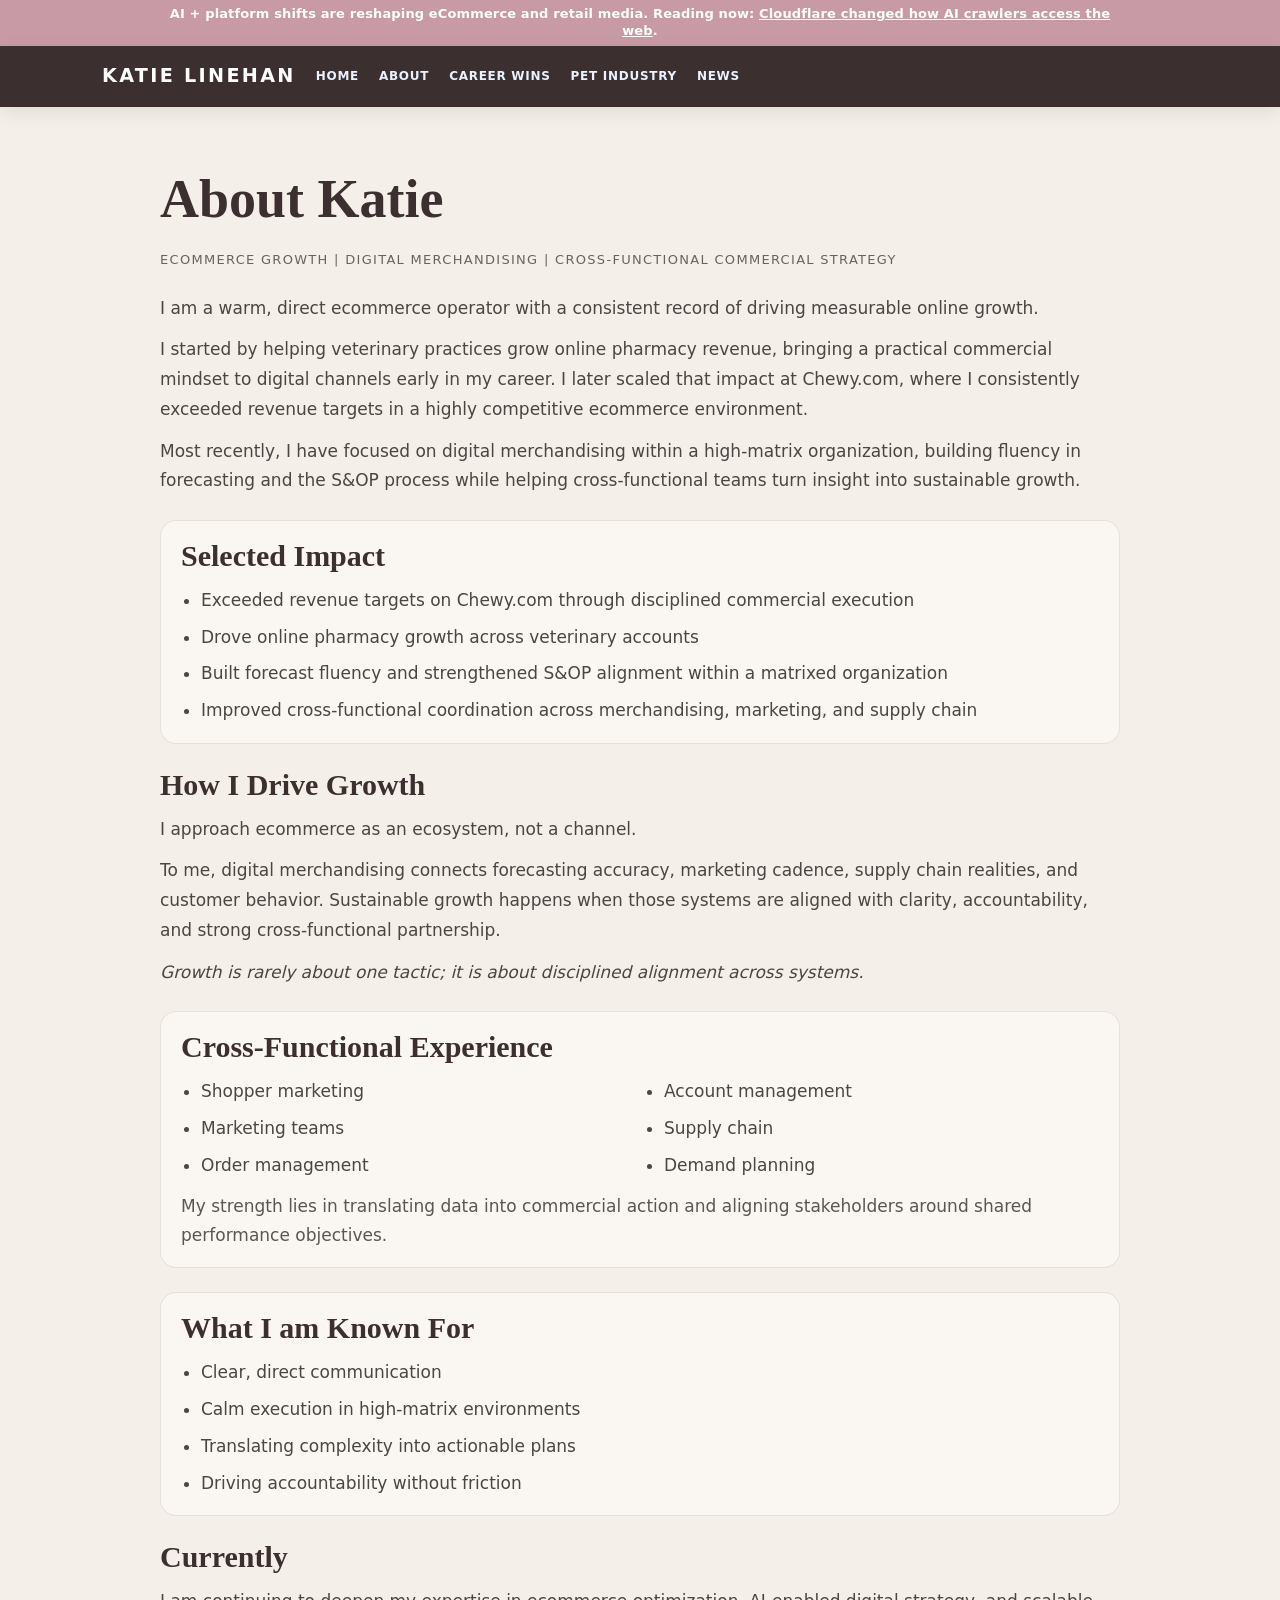
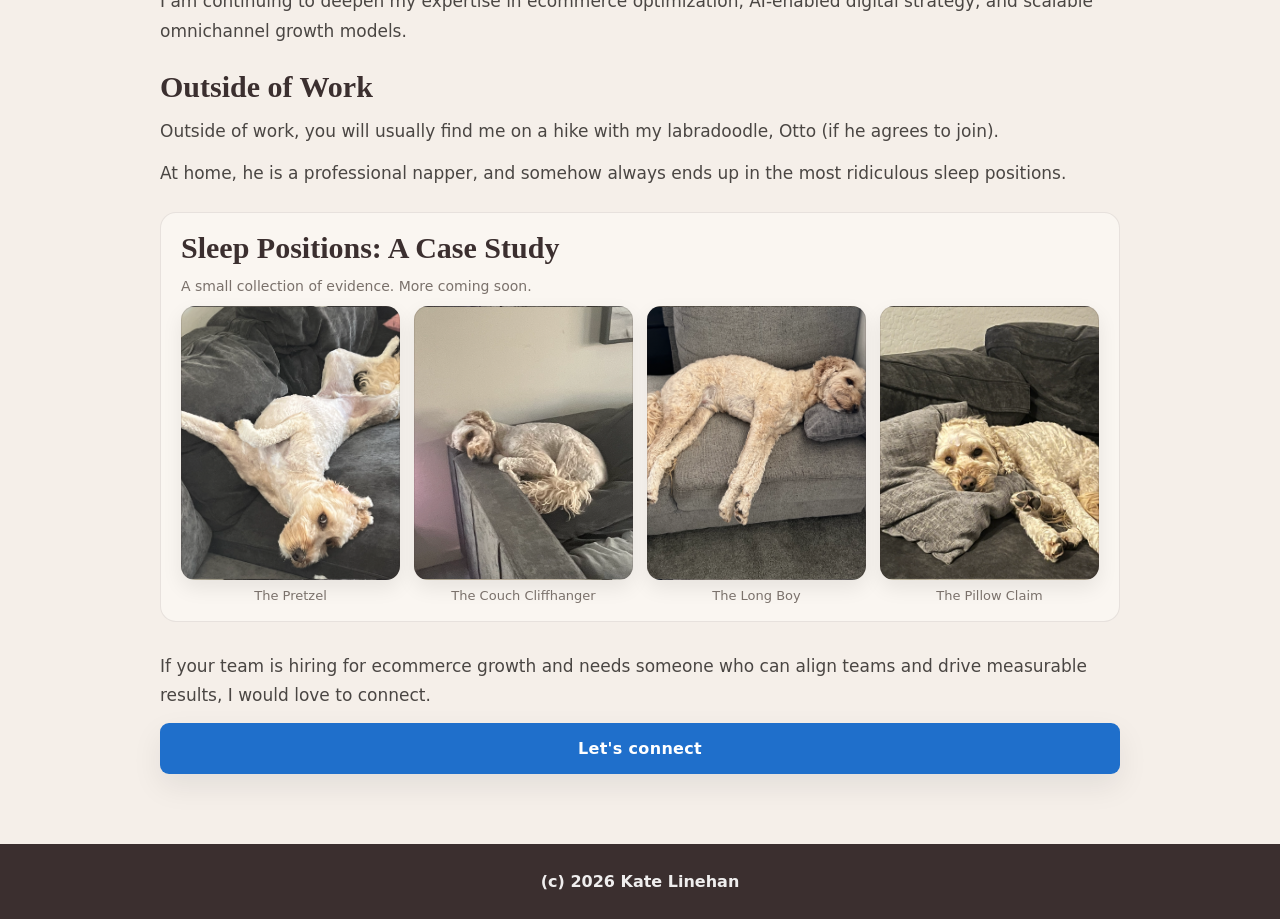
==== about.html @ a0a6b992 "Add new site pages, scripts, and styling updates" ====
<!doctype html>
<html lang="en">
  <head>
    <meta charset="UTF-8" />
    <meta name="viewport" content="width=device-width,initial-scale=1" />
    <title>Katie Linehan | About</title>
    <link rel="icon" type="image/svg+xml" href="./favicon.svg" />
    <link rel="stylesheet" href="./styles.css" />
  </head>
  <body data-page="about">
    <div class="announcement">
      <div class="container announcement__inner">
        <p>
          <span id="announcementIntro"></span>
          <a id="announcementLink" href="#" target="_blank" rel="noreferrer"></a>.
        </p>
      </div>
    </div>

    <header class="nav">
      <div class="container nav__inner">
        <div class="brand">KATIE LINEHAN</div>

        <nav class="nav__links" aria-label="Primary">
          <a href="./index.html#home">HOME</a>
          <a href="./about.html">ABOUT</a>
          <a href="./index.html#wins">CAREER WINS</a>
          <a href="./pet-industry.html">PET INDUSTRY</a>
          <a href="./index.html#news">NEWS</a>
        </nav>

        <button
          class="nav__toggle"
          type="button"
          aria-label="Toggle navigation menu"
          aria-controls="mobileNavMenu"
          aria-expanded="false"
        >
          <span class="nav__toggleLines" aria-hidden="true">
            <span></span>
            <span></span>
            <span></span>
          </span>
        </button>
      </div>
      <nav id="mobileNavMenu" class="mobileNavMenu" aria-label="Mobile Primary">
        <a href="./index.html#home">Home</a>
        <a href="./about.html">About</a>
        <a href="./index.html#wins">Career Wins</a>
        <a href="./pet-industry.html">Pet Industry</a>
        <a href="./index.html#news">News</a>
        <a href="./index.html#contact">Contact</a>
      </nav>
    </header>

    <main class="section aboutPage" id="about">
      <div class="container">
        <section class="aboutPage__content">
          <h1 id="aboutTitle" class="aboutPage__title"></h1>
          <p id="aboutSubhead" class="aboutPage__subhead"></p>

          <div id="aboutIntro" class="aboutTextBlock"></div>

          <section class="aboutPanel">
            <h2 id="aboutImpactTitle" class="aboutPanel__title"></h2>
            <ul id="aboutImpactList" class="aboutList"></ul>
          </section>

          <section class="aboutTextBlock">
            <h2 id="aboutGrowthTitle" class="aboutPanel__title"></h2>
            <div id="aboutGrowthParagraphs" class="aboutTextBlock"></div>
            <p id="aboutGrowthQuote" class="aboutPhilosophy"></p>
          </section>

          <section class="aboutPanel">
            <h2 id="aboutCrossFunctionalTitle" class="aboutPanel__title"></h2>
            <ul id="aboutCrossFunctionalList" class="aboutList aboutList--twoCol"></ul>
            <p id="aboutCrossFunctionalSupport" class="aboutSupportLine"></p>
          </section>

          <section class="aboutPanel">
            <h2 id="aboutKnownForTitle" class="aboutPanel__title"></h2>
            <ul id="aboutKnownForList" class="aboutList"></ul>
          </section>

          <section class="aboutTextBlock">
            <h2 id="aboutCurrentlyTitle" class="aboutPanel__title"></h2>
            <p id="aboutCurrentlyText"></p>
          </section>

          <section class="aboutTextBlock">
            <h2 id="aboutOutsideTitle" class="aboutPanel__title"></h2>
            <div id="aboutOutsideParagraphs" class="aboutTextBlock"></div>
          </section>

          <section class="aboutPanel">
            <h2 id="aboutGalleryTitle" class="aboutPanel__title"></h2>
            <p id="aboutGalleryNote" class="aboutGalleryNote"></p>
            <div id="aboutGalleryGrid" class="aboutPhotoGrid"></div>
          </section>

          <section class="aboutTextBlock aboutCtaBlock">
            <p id="aboutCtaText"></p>
            <a id="aboutCtaLink" class="btn btn--primary" href="./index.html#contact"></a>
          </section>
        </section>
      </div>
    </main>

    <footer class="footer">
      <div class="container footer__inner">
        <span>(c) <span id="year"></span> <span id="footerName">Katie Linehan</span></span>
      </div>
    </footer>

    <script src="./content.js"></script>
    <script src="./platform.js"></script>
  </body>
</html>
---- styles.css ----
:root {
  --blue: #1f6fcb;
  --yellow: #f4cf4a;
  --ink: #4a4643;
  --muted: #4b5563;
  --bg: #f5efe9;
  --card: #ffffff;
  --radius: 18px;
  --shadow: 0 12px 30px rgba(17, 24, 39, 0.08);
  --max: 1120px;

  --serif: ui-serif, Georgia, "Times New Roman", Times, serif;
  --sans: ui-sans-serif, system-ui, -apple-system, Segoe UI, Roboto, Helvetica,
    Arial, "Apple Color Emoji", "Segoe UI Emoji";
}

* { box-sizing: border-box; }
html, body { margin: 0; padding: 0; font-family: var(--sans); color: var(--ink); background: var(--bg); }
a { color: inherit; text-decoration: none; }
.container { width: 100%; max-width: var(--max); margin: 0 auto; padding: 0 22px; }

/* Announcement */
.announcement { background: #c79aa5; color: #ffffff; }
.announcement__inner {
  min-height: 34px;
  padding: 6px 0;
  display: flex;
  align-items: center;
  justify-content: center;
}
.announcement p {
  margin: 0;
  font-weight: 600;
  letter-spacing: 0.01em;
  text-align: center;
  line-height: 1.3;
  font-size: 13px;
  max-width: 980px;
}
.announcement a { color: #ffffff; text-decoration: underline; }

/* Nav */
.nav {
  background: #3b2f2f;
  position: sticky;
  top: 0;
  z-index: 50;
  border-bottom: 1px solid rgba(0,0,0,0.06);
  box-shadow: 0 6px 18px rgba(0,0,0,0.08);
}
.nav__inner {
  display: flex;
  align-items: center;
  min-height: 60px;
  gap: 20px;
}

.brand {
  font-weight: 900;
  color: #ffffff;
  font-size: clamp(16px, 1.5vw, 20px);
  letter-spacing: 0.12em;
  text-transform: uppercase;
  opacity: 1;
  line-height: 1;
}

.nav__links {
  display: flex;
  gap: 20px;
  align-items: center;
}

.nav__links a {
  color: #eaf2ff;
  font-weight: 680;
  letter-spacing: 0.06em;
  text-transform: uppercase;
  font-size: 12px;
}

.nav__toggle {
  display: none;
  margin-left: auto;
  width: 38px;
  height: 38px;
  border-radius: 10px;
  border: 1px solid rgba(255,255,255,0.25);
  background: rgba(255,255,255,0.08);
  align-items: center;
  justify-content: center;
  cursor: pointer;
}
.nav__toggleLines {
  width: 16px;
  display: grid;
  gap: 3px;
}
.nav__toggleLines span {
  display: block;
  width: 100%;
  height: 2px;
  border-radius: 2px;
  background: #ffffff;
}
.mobileNavMenu {
  display: none;
}

/* Hero */
.hero {
  background: var(--bg);
  padding: 54px 0 40px;
}

.hero__inner {
  display: grid;
  grid-template-columns: 1.12fr 0.88fr;
  gap: 34px;
  align-items: center;
}

.hero__headline {
  font-family: var(--serif);
  color: #3a2f2a;
  font-weight: 800;
  line-height: 1.02;
  font-size: clamp(34px, 4.2vw, 56px);
  margin: 0 0 12px;
}

.hero__name {
  margin: 0 0 10px;
  font-size: 12px;
  letter-spacing: 0.11em;
  text-transform: uppercase;
  font-weight: 800;
  color: #7a706a;
}

.hero__subhead {
  margin: 0 0 14px;
  max-width: 700px;
  font-weight: 620;
  letter-spacing: 0.01em;
  text-transform: none;
  line-height: 1.7;
  color: var(--ink);
  font-size: 19px;
}

.hero__meta { margin-top: 0; }
.hero__metaLine {
  margin: 0 0 24px;
  color: #5e5752;
  font-weight: 600;
  font-size: 15px;
  line-height: 1.6;
  max-width: 690px;
}

.hero__buttons { display: flex; gap: 14px; flex-wrap: wrap; }
.btn {
  display: inline-flex;
  align-items: center;
  justify-content: center;
  padding: 14px 22px;
  border-radius: 9px;
  font-weight: 850;
  letter-spacing: 0.02em;
  border: 2px solid transparent;
  cursor: pointer;
}

.btn--primary { background: var(--blue); color: #fff; box-shadow: var(--shadow); }
.btn--ghost {
  background: transparent;
  border-color: rgba(181, 140, 149, 0.8);
  color: #b58c95;
  font-weight: 900;
}
.btn--interview {
  background: #3b2f2f;
  color: #ffffff;
  border-color: #3b2f2f;
  font-weight: 900;
  box-shadow: 0 8px 18px rgba(59, 47, 47, 0.22);
}
.btn--interview:hover {
  background: #322828;
  border-color: #322828;
}
.btn--ghost:hover {
  background: rgba(181, 140, 149, 0.12);
  border-color: #b58c95;
}
.contactActions {
  display: flex;
  flex-wrap: wrap;
  gap: 12px;
  align-items: center;
}
.contactLinkedIn {
  color: #3b2f2f;
  border: 1px solid rgba(59, 47, 47, 0.24);
  border-radius: 9px;
  padding: 11px 14px;
  background: #fffdfb;
  font-weight: 700;
  text-decoration: none;
  line-height: 1;
}
.contactLinkedIn:hover {
  background: #f4ece4;
}

/* Photo (right side) */
.hero__media { display: flex; justify-content: center; }
.photoFrame {
  position: relative;
  width: min(420px, 100%);
  aspect-ratio: 4 / 5;
  border-radius: 22px;
  overflow: hidden;
  box-shadow: var(--shadow);
  background: var(--bg);
  isolation: isolate;
}
.photo {
  width: 100%;
  height: 100%;
  object-fit: cover;
  display: block;
  mix-blend-mode: multiply;
}

/* Sections */
.section { padding: 74px 0; }
.section--alt { background: #ffffff; }
.section__inner { display: grid; gap: 18px; }
.section__title {
  font-family: var(--serif);
  color: #3b2f2f;
  margin: 0;
  font-size: clamp(30px, 3.4vw, 40px);
  line-height: 1.1;
}
.section__subtitle {
  margin: 18px 0 10px;
  color: var(--ink);
  font-weight: 900;
  letter-spacing: 0.02em;
}
.section__lede { margin: 0; color: var(--muted); max-width: 840px; line-height: 1.7; font-size: 17px; }

/* Cards */
.cards { display: grid; grid-template-columns: repeat(3, 1fr); gap: 16px; margin-top: 12px; }
.card {
  background: var(--card);
  border-radius: var(--radius);
  padding: 18px 18px 16px;
  box-shadow: var(--shadow);
  border: 1px solid rgba(17, 24, 39, 0.06);
}
.card h3 { margin: 0 0 10px; color: var(--ink); font-weight: 900; }
.card ul { margin: 0; padding-left: 18px; color: var(--muted); line-height: 1.7; }
.card li { margin: 6px 0; }

.aboutSummary {
  max-width: 900px;
  display: grid;
  gap: 12px;
}

.aboutSummary p {
  margin: 0;
  color: var(--muted);
  font-size: 17px;
  line-height: 1.75;
}

.selectedWorkGrid {
  display: grid;
  grid-template-columns: repeat(3, minmax(0, 1fr));
  gap: 16px;
}

.selectedWorkCard {
  background: #fffdfb;
  border-radius: var(--radius);
  padding: 22px 20px;
  border: 1px solid rgba(59, 47, 47, 0.1);
  box-shadow: var(--shadow);
  display: grid;
  gap: 12px;
}

.selectedWorkCard h3 {
  margin: 0;
  color: #3b2f2f;
  font-size: 20px;
  line-height: 1.3;
  font-family: var(--serif);
}

.selectedWorkCard p {
  margin: 0;
  color: var(--muted);
  line-height: 1.7;
}

.selectedWorkCard__support {
  color: #4f4742;
  font-weight: 700;
  font-size: 14px;
}

/* Wins */
#wins.section--alt { background: var(--bg); }
.wins { display: grid; grid-template-columns: repeat(3, 1fr); gap: 16px; margin-top: 12px; }
.win {
  background: var(--card);
  border-radius: var(--radius);
  padding: 18px 18px 16px;
  box-shadow: var(--shadow);
  border: 1px solid rgba(17, 24, 39, 0.06);
  height: 100%;
  display: flex;
  flex-direction: column;
}
.win__metric {
  font-family: var(--serif);
  color: #3b2f2f;
  font-weight: 950;
  font-size: clamp(34px, 3vw, 42px);
  line-height: 1;
  margin-bottom: 10px;
}
.win__text { color: var(--muted); line-height: 1.7; font-weight: 650; }

.impactHighlights {
  max-width: 900px;
}

.impactHighlights li {
  margin: 8px 0;
}

.growthFrameworkList {
  margin: 4px 0 0;
  max-width: 900px;
  color: var(--muted);
  line-height: 1.7;
  padding-left: 22px;
}

.growthFrameworkList li {
  margin: 10px 0;
}

.growthFrameworkList p {
  margin: 4px 0 0;
}

.skillsToolsGrid {
  display: grid;
  grid-template-columns: repeat(3, minmax(0, 1fr));
  gap: 16px;
}

.skillsGroup {
  background: #fffdfb;
  border: 1px solid rgba(59, 47, 47, 0.1);
  border-radius: 14px;
  padding: 18px;
}

.skillsGroup h3 {
  margin: 0 0 10px;
  color: #3b2f2f;
  font-family: var(--serif);
  font-size: 22px;
}

.skillsGroup ul {
  margin: 0;
  padding-left: 18px;
  color: var(--muted);
  line-height: 1.75;
}

.skillsGroup li {
  margin: 4px 0;
}

/* Chips */
.hobbies__hook {
  margin: 0;
  color: var(--muted);
  font-size: 16px;
  line-height: 1.6;
}
.chips {
  display: flex;
  flex-wrap: wrap;
  row-gap: 10px;
  column-gap: 10px;
  margin-top: 6px;
}
.chip {
  appearance: none;
  -webkit-appearance: none;
  display: inline-flex;
  align-items: center;
  padding: 10px 12px;
  border-radius: 999px;
  background: #f8f2ec;
  border: 1px solid rgba(181, 140, 149, 0.45);
  color: #3b2f2f;
  font-weight: 750;
  max-width: 100%;
  line-height: 1.35;
  cursor: pointer;
  transition: background-color 220ms ease, transform 220ms ease, border-color 220ms ease, color 220ms ease;
}
.chip:hover {
  background: #f1e6e9;
  border-color: #b58c95;
  transform: translateY(-1px);
}
.chip:active {
  background: #e9dadd;
  transform: translateY(0);
}
.chip.active {
  background: #b58c95;
  border-color: #b58c95;
  color: #ffffff;
}
.hobbyDescription {
  margin: 8px 0 0;
  color: #3b2f2f;
  background: #f1e6e9;
  border: 1px solid rgba(181, 140, 149, 0.45);
  border-radius: 12px;
  padding: 12px 14px;
  line-height: 1.6;
  max-width: 760px;
}

/* About page */
.aboutPage {
  background: var(--bg);
  padding: 64px 0 70px;
}
.aboutPage__content {
  max-width: 960px;
  margin: 0 auto;
  display: grid;
  gap: 24px;
}
.aboutPage__title {
  margin: 0;
  color: #3b2f2f;
  font-family: var(--serif);
  font-size: clamp(40px, 5vw, 54px);
  line-height: 1.05;
}
.aboutPage__subhead {
  margin: 0;
  color: #6b625d;
  font-size: 13px;
  letter-spacing: 0.1em;
  text-transform: uppercase;
  line-height: 1.4;
}
.aboutTextBlock {
  display: grid;
  gap: 12px;
}
.aboutTextBlock p {
  margin: 0;
  color: #4a4643;
  font-size: 17px;
  line-height: 1.75;
}
.aboutPanel {
  background: #faf6f1;
  border: 1px solid rgba(59, 47, 47, 0.1);
  border-radius: 16px;
  padding: 18px 20px;
  display: grid;
  gap: 12px;
}
.aboutPanel__title {
  margin: 0;
  color: #3b2f2f;
  font-size: clamp(24px, 3vw, 30px);
  line-height: 1.15;
  font-family: var(--serif);
}
.aboutList {
  margin: 0;
  padding-left: 20px;
  display: grid;
  gap: 8px;
  color: #4a4643;
  font-size: 17px;
  line-height: 1.7;
}
.aboutList--twoCol {
  grid-template-columns: repeat(2, minmax(0, 1fr));
  column-gap: 28px;
}
.aboutSupportLine {
  margin: 0;
  color: #5b5652;
  font-size: 17px;
  line-height: 1.7;
}
.aboutPhilosophy {
  color: #3b2f2f;
}
.aboutGalleryNote {
  margin: 0;
  color: #7a716b;
  font-size: 14px;
}
.aboutPhotoGrid {
  display: grid;
  grid-template-columns: repeat(4, minmax(0, 1fr));
  gap: 14px;
}
.aboutPhotoCard {
  margin: 0;
  display: grid;
  gap: 8px;
}
.aboutPhotoImage {
  aspect-ratio: 4 / 5;
  border-radius: 14px;
  overflow: hidden;
  border: 1px solid rgba(59, 47, 47, 0.12);
  box-shadow: 0 8px 20px rgba(0,0,0,0.08);
  background-color: #f2e9df;
  background-position: center;
  background-size: cover;
  display: flex;
  align-items: center;
  justify-content: center;
}
.aboutPhotoImage--1 { background-image: url("./doodle1.png"); }
.aboutPhotoImage--2 { background-image: url("./doodle%202.png"); }
.aboutPhotoImage--3 { background-image: url("./doodle%203.png"); }
.aboutPhotoImage--4 { background-image: url("./doodle%204.png"); }
.aboutPhotoImage span {
  color: #6f6661;
  font-size: 13px;
  background: rgba(245, 239, 233, 0.9);
  border: 1px solid rgba(59, 47, 47, 0.16);
  border-radius: 999px;
  padding: 5px 10px;
}
.aboutPhotoCard figcaption {
  color: #7a716b;
  font-size: 13px;
  text-align: center;
}
.aboutCtaBlock {
  padding-top: 6px;
}

/* News link cards */
.linkCards { display: grid; grid-template-columns: repeat(2, 1fr); gap: 14px; margin-top: 12px; }
.linkCard {
  background: var(--card);
  border-radius: var(--radius);
  padding: 18px;
  box-shadow: var(--shadow);
  border: 1px solid rgba(17, 24, 39, 0.06);
  display: grid;
  gap: 8px;
}
.linkCard__kicker { color: var(--muted); font-weight: 800; letter-spacing: 0.08em; text-transform: uppercase; font-size: 12px; }
.linkCard__title { color: var(--ink); font-weight: 950; font-size: 16px; line-height: 1.3; }
.linkCard__summary { color: var(--muted); line-height: 1.6; font-size: 14px; }
.linkCard__cta { color: var(--blue); font-weight: 900; }

/* Pet history */
.bullets { margin: 0; padding-left: 18px; color: var(--muted); line-height: 1.8; }
.petHistory { margin-top: 8px; }

/* Platform admin */
.adminPage {
  background: var(--bg);
  min-height: calc(100vh - 180px);
}
.adminPage__inner {
  gap: 14px;
}
.adminActions {
  display: flex;
  flex-wrap: wrap;
  gap: 10px;
  align-items: center;
}
.adminImportLabel {
  display: inline-flex;
  align-items: center;
  justify-content: center;
  padding: 12px 16px;
  border-radius: 12px;
  border: 2px solid rgba(181, 140, 149, 0.8);
  color: #b58c95;
  font-weight: 900;
  line-height: 1;
  cursor: pointer;
  background: transparent;
}
.adminImportLabel:hover {
  background: rgba(181, 140, 149, 0.12);
  border-color: #b58c95;
}
.adminImportInput {
  position: absolute;
  width: 1px;
  height: 1px;
  overflow: hidden;
  clip-path: inset(50%);
}
.adminStatus {
  margin: 0;
  padding: 10px 12px;
  border-radius: 10px;
  border: 1px solid rgba(59, 47, 47, 0.16);
  color: #3b2f2f;
  background: #fff5e7;
  font-weight: 650;
}
.adminStatus--success {
  background: #ebf7ef;
  border-color: rgba(34, 135, 67, 0.38);
  color: #1f5f34;
}
.adminStatus--error {
  background: #fdeeee;
  border-color: rgba(179, 39, 39, 0.35);
  color: #7a2525;
}
.adminStatus--info {
  background: #fff5e7;
  border-color: rgba(59, 47, 47, 0.16);
  color: #3b2f2f;
}
.adminEditorLabel {
  font-weight: 800;
  color: #3b2f2f;
}
.adminEditor {
  width: 100%;
  min-height: 560px;
  resize: vertical;
  border-radius: 14px;
  border: 1px solid rgba(59, 47, 47, 0.24);
  padding: 14px;
  background: #fffdfb;
  color: #2f2a26;
  font-family: ui-monospace, SFMono-Regular, Menlo, Monaco, Consolas, "Liberation Mono", monospace;
  font-size: 13px;
  line-height: 1.5;
}

/* Post builder */
.postBuilderPage {
  background: var(--bg);
}
.postBuilderGrid {
  display: grid;
  grid-template-columns: 1.05fr 0.95fr;
  gap: 16px;
  align-items: start;
}
.builderCard {
  background: #fffdfb;
  border: 1px solid rgba(59, 47, 47, 0.14);
  border-radius: 16px;
  padding: 16px;
  display: grid;
  gap: 12px;
  box-shadow: var(--shadow);
}
.builderCard__title {
  margin: 0;
  color: #3b2f2f;
  font-family: var(--serif);
  font-size: 28px;
  line-height: 1.15;
}
.builderField {
  display: grid;
  gap: 6px;
}
.builderField label {
  font-size: 13px;
  font-weight: 800;
  color: #3b2f2f;
  letter-spacing: 0.03em;
  text-transform: uppercase;
}
.builderField input,
.builderField textarea {
  width: 100%;
  border-radius: 10px;
  border: 1px solid rgba(59, 47, 47, 0.24);
  padding: 10px 12px;
  background: #ffffff;
  color: #2f2a26;
  font-size: 15px;
  line-height: 1.45;
  font-family: var(--sans);
}
.builderField textarea {
  resize: vertical;
}
.builderActions {
  display: flex;
  flex-wrap: wrap;
  gap: 10px;
}
.builderOutput {
  width: 100%;
  min-height: 620px;
  border-radius: 12px;
  border: 1px solid rgba(59, 47, 47, 0.24);
  padding: 12px;
  background: #fffdfb;
  color: #2f2a26;
  font-size: 14px;
  line-height: 1.55;
  font-family: ui-monospace, SFMono-Regular, Menlo, Monaco, Consolas, "Liberation Mono", monospace;
  resize: vertical;
  white-space: pre;
}

/* Footer */
.footer { padding: 28px 0; background: #3b2f2f; color: rgba(255,255,255,0.92); }
.footer__inner { display: flex; justify-content: center; font-weight: 650; }

/* Responsive */
@media (max-width: 980px) {
  .announcement__inner { min-height: 34px; padding: 5px 0; }
  .announcement p {
    font-size: 12px;
    line-height: 1.25;
    max-width: 92%;
  }
  .nav__inner {
    min-height: 54px;
    justify-content: space-between;
    gap: 12px;
  }
  .brand {
    font-size: clamp(14px, 4.2vw, 17px);
    letter-spacing: 0.1em;
    color: #ffffff;
  }
  .nav__links { display: none; }
  .nav__toggle { display: inline-flex; }
  .mobileNavMenu {
    display: block;
    position: absolute;
    top: calc(100% + 8px);
    right: 14px;
    width: min(320px, calc(100vw - 28px));
    background: #f5efe9;
    border: 1px solid rgba(59, 47, 47, 0.14);
    border-radius: 12px;
    box-shadow: 0 12px 26px rgba(0, 0, 0, 0.14);
    padding: 8px;
    opacity: 0;
    transform: translateY(-8px);
    visibility: hidden;
    pointer-events: none;
    transition: opacity 240ms ease, transform 240ms ease, visibility 240ms ease;
    z-index: 65;
  }
  .mobileNavMenu.is-open {
    opacity: 1;
    transform: translateY(0);
    visibility: visible;
    pointer-events: auto;
  }
  .mobileNavMenu a {
    display: block;
    padding: 10px 12px;
    border-radius: 9px;
    font-size: 14px;
    font-weight: 680;
    color: #3b2f2f;
    line-height: 1.35;
  }
  .mobileNavMenu a:hover,
  .mobileNavMenu a:focus-visible {
    background: #b58c95;
    color: #ffffff;
    outline: none;
  }
  .aboutPage {
    padding: 48px 0 56px;
  }
  .aboutPage__content {
    gap: 20px;
  }
  .aboutTextBlock p,
  .aboutList,
  .aboutSupportLine {
    font-size: 16px;
  }
  .aboutList--twoCol {
    grid-template-columns: 1fr;
  }
  .aboutPhotoGrid {
    grid-template-columns: repeat(2, minmax(0, 1fr));
  }
  .adminEditor {
    min-height: 480px;
  }
  .postBuilderGrid {
    grid-template-columns: 1fr;
  }
  .builderOutput {
    min-height: 420px;
  }
  .hero__inner { grid-template-columns: 1fr; }
  .hero__media { order: -1; }
  .cards { grid-template-columns: 1fr; }
  .wins { grid-template-columns: 1fr; }
  .selectedWorkGrid { grid-template-columns: 1fr; }
  .skillsToolsGrid { grid-template-columns: 1fr; }
  .linkCards { grid-template-columns: 1fr; }
}
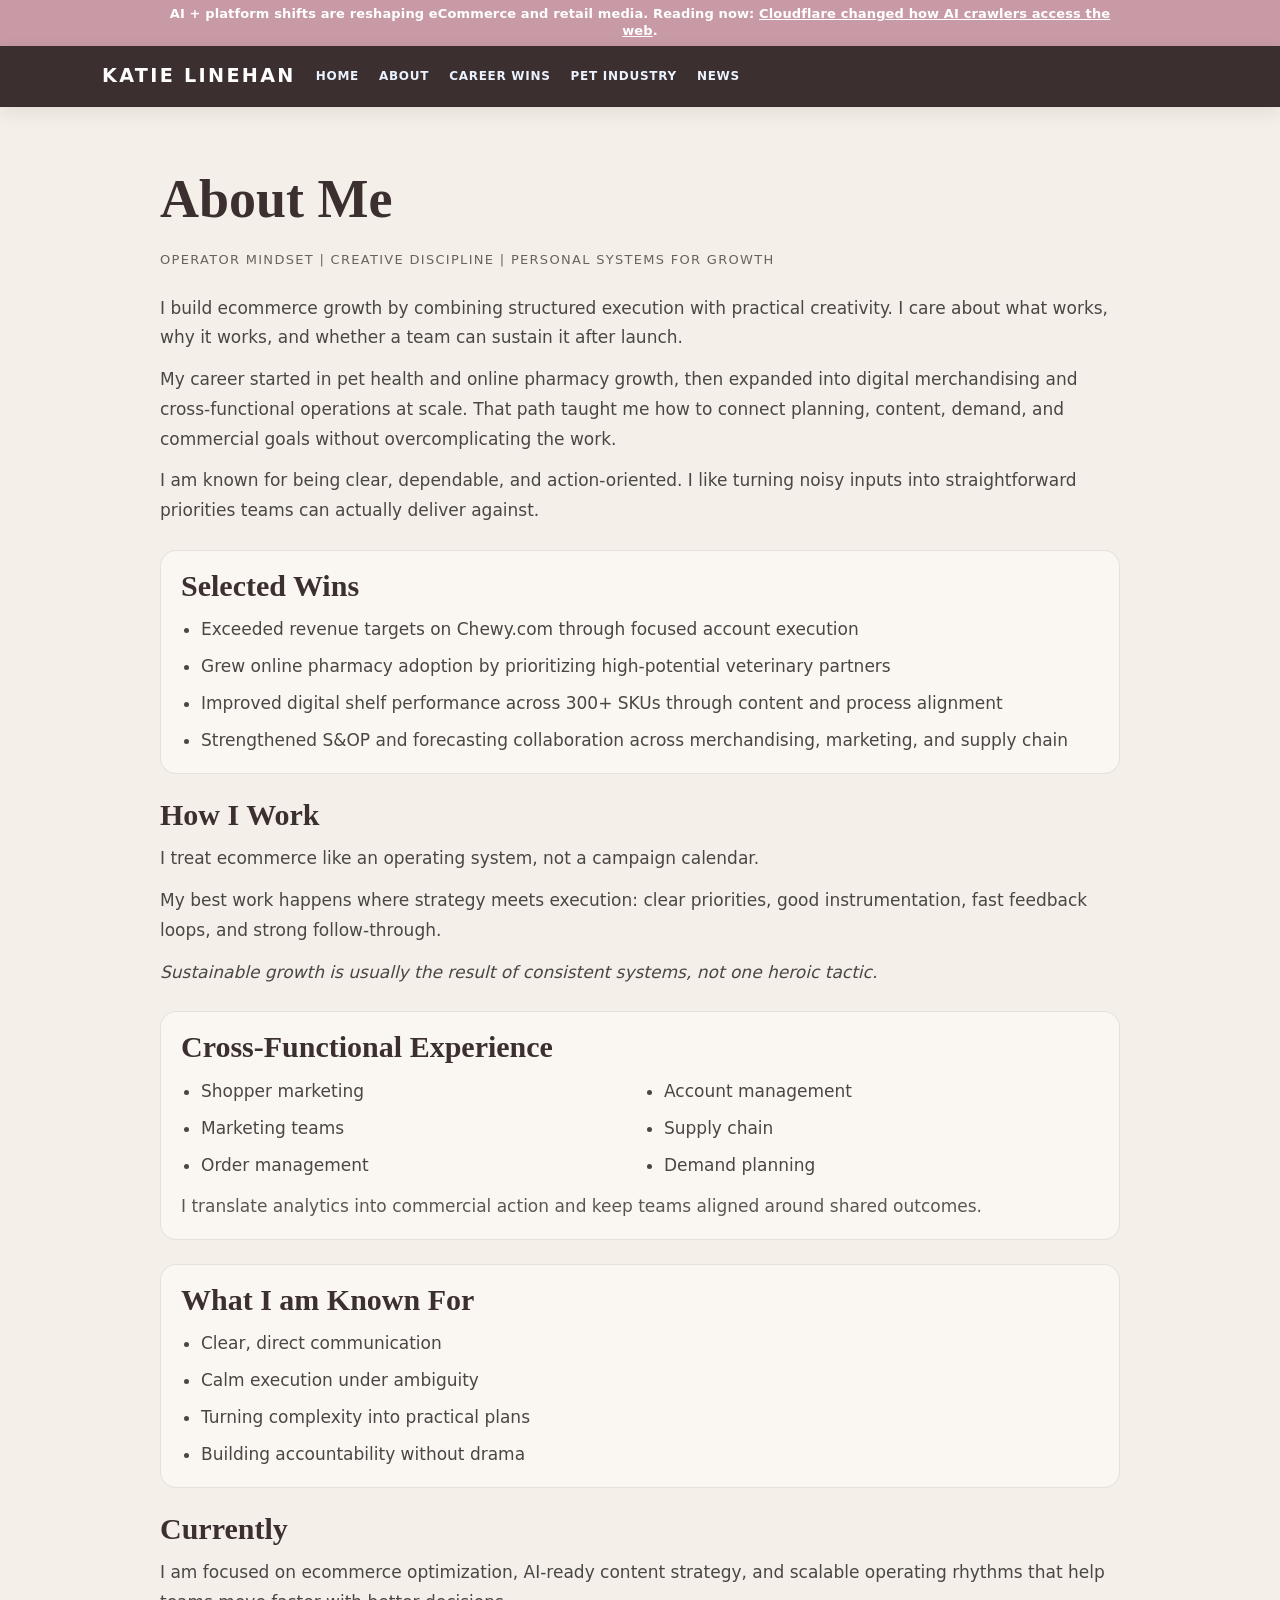
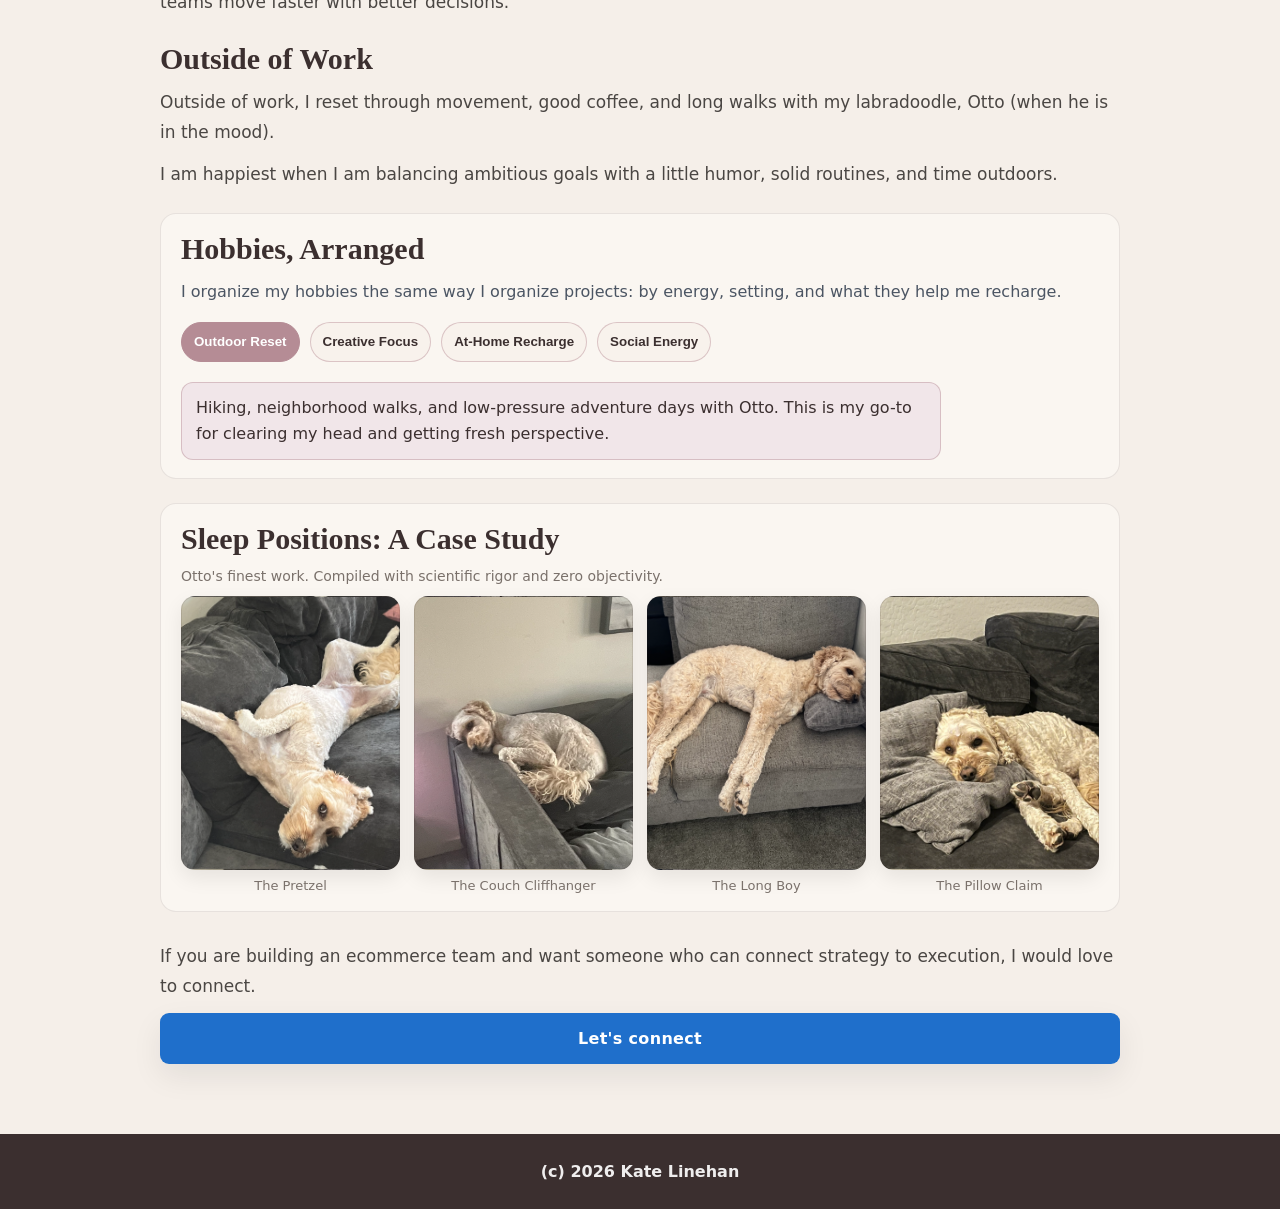
==== commit d019d480: "Refresh About page with new narrative and hobbies section" ====
--- a/about.html
+++ b/about.html
@@ -5,7 +5,7 @@
     <meta name="viewport" content="width=device-width,initial-scale=1" />
     <title>Katie Linehan | About</title>
     <link rel="icon" type="image/svg+xml" href="./favicon.svg" />
-    <link rel="stylesheet" href="./styles.css" />
+    <link rel="stylesheet" href="./styles.css?v=20260309a" />
   </head>
   <body data-page="about">
     <div class="announcement">
@@ -94,6 +94,13 @@
           </section>
 
           <section class="aboutPanel">
+            <h2 id="aboutHobbiesTitle" class="aboutPanel__title"></h2>
+            <p id="aboutHobbiesHook" class="hobbies__hook"></p>
+            <div id="aboutHobbiesChips" class="chips"></div>
+            <p id="aboutHobbyDescription" class="hobbyDescription"></p>
+          </section>
+
+          <section class="aboutPanel">
             <h2 id="aboutGalleryTitle" class="aboutPanel__title"></h2>
             <p id="aboutGalleryNote" class="aboutGalleryNote"></p>
             <div id="aboutGalleryGrid" class="aboutPhotoGrid"></div>
@@ -113,7 +120,7 @@
       </div>
     </footer>
 
-    <script src="./content.js"></script>
-    <script src="./platform.js"></script>
+    <script src="./content.js?v=20260309a"></script>
+    <script src="./platform.js?v=20260309a"></script>
   </body>
 </html>
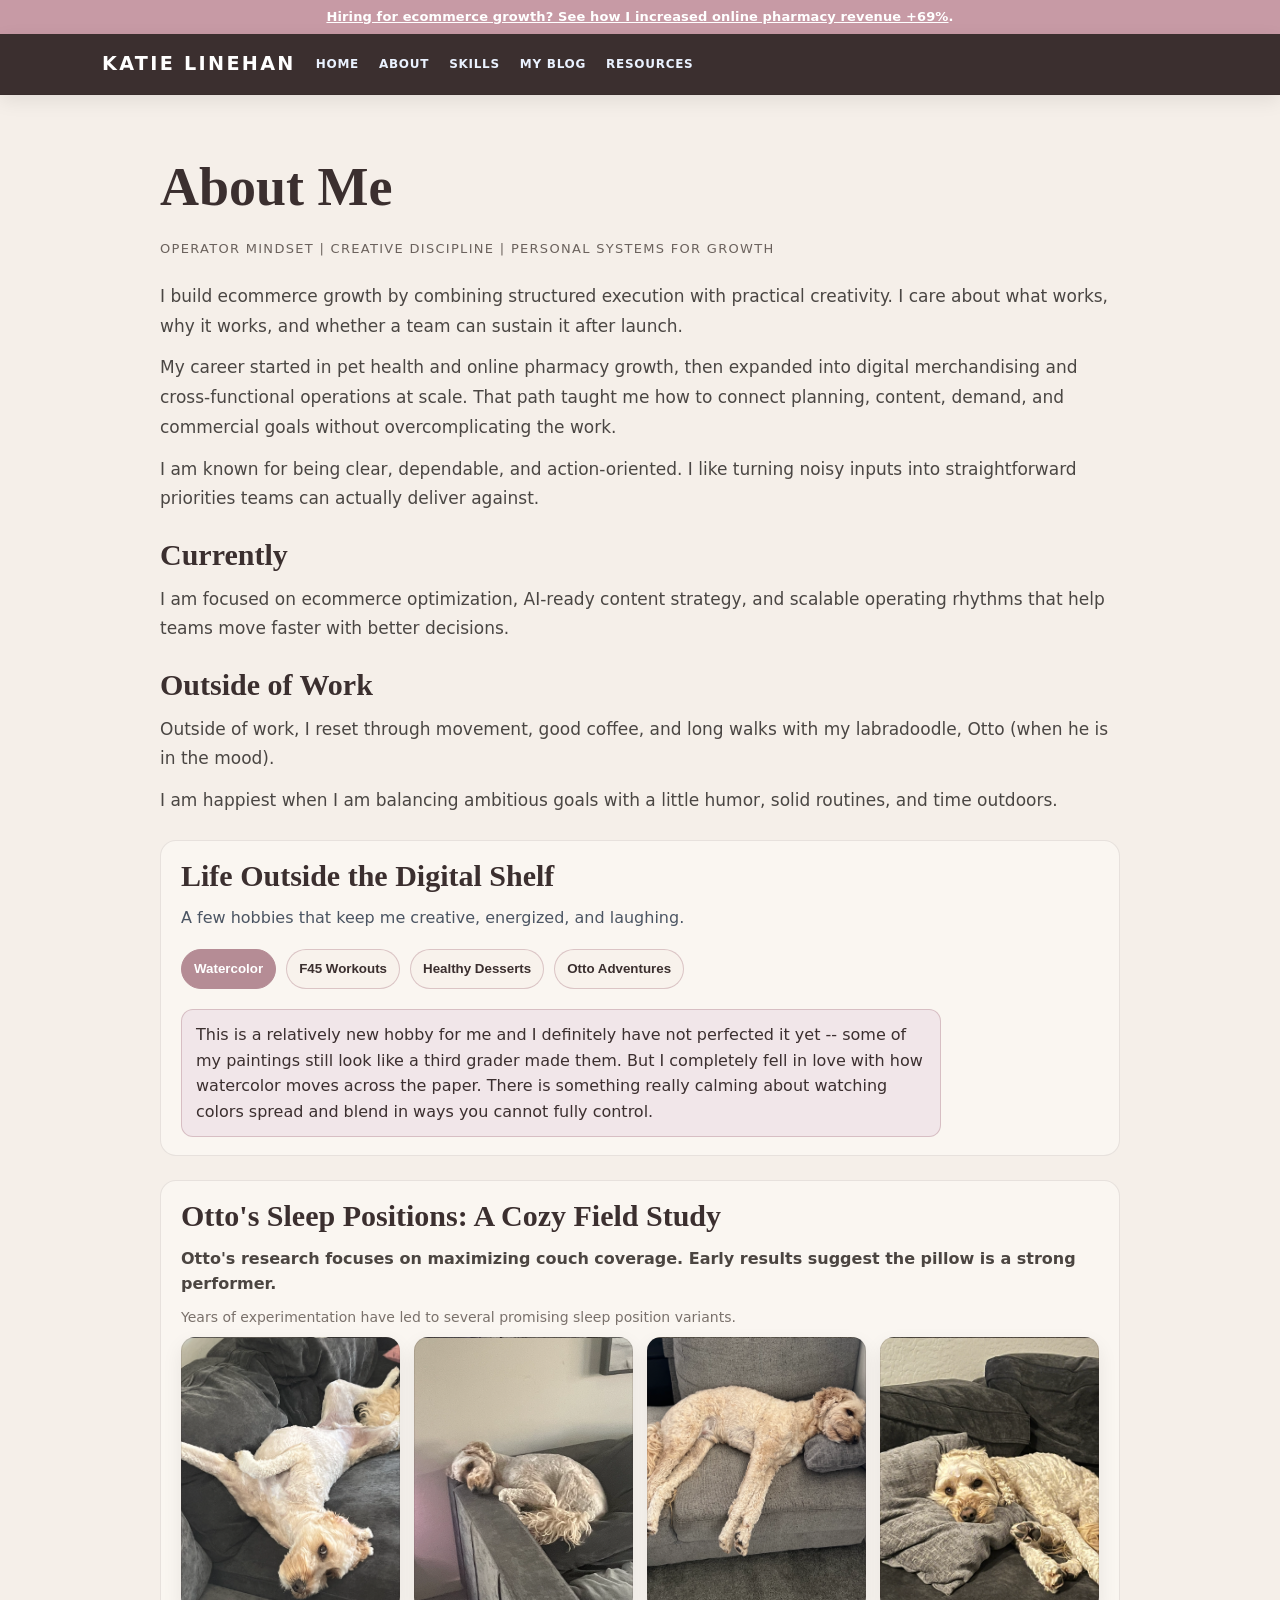
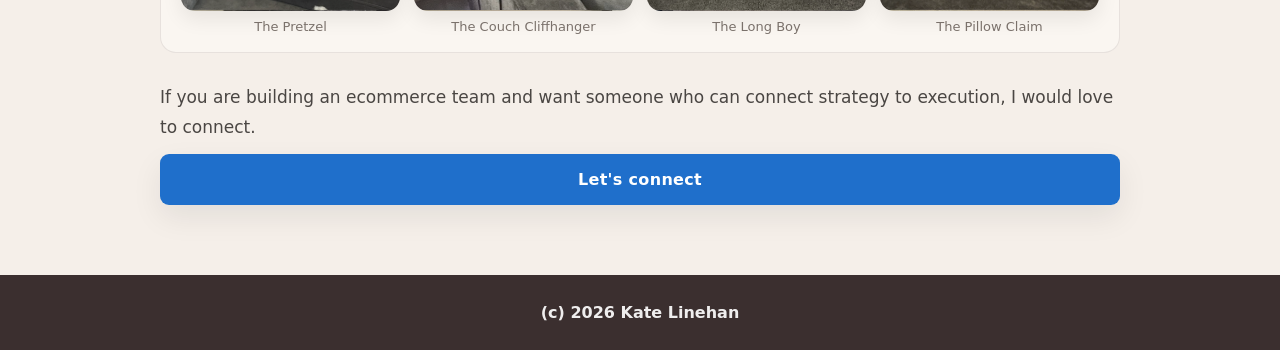
==== commit cab0d385: "Update site navigation and new non-blog pages" ====
--- a/about.html
+++ b/about.html
@@ -5,7 +5,7 @@
     <meta name="viewport" content="width=device-width,initial-scale=1" />
     <title>Katie Linehan | About</title>
     <link rel="icon" type="image/svg+xml" href="./favicon.svg" />
-    <link rel="stylesheet" href="./styles.css?v=20260309a" />
+    <link rel="stylesheet" href="./styles.css?v=20260310p" />
   </head>
   <body data-page="about">
     <div class="announcement">
@@ -22,11 +22,11 @@
         <div class="brand">KATIE LINEHAN</div>
 
         <nav class="nav__links" aria-label="Primary">
-          <a href="./index.html#home">HOME</a>
+          <a href="./index.html">HOME</a>
           <a href="./about.html">ABOUT</a>
-          <a href="./index.html#wins">CAREER WINS</a>
-          <a href="./pet-industry.html">PET INDUSTRY</a>
-          <a href="./index.html#news">NEWS</a>
+          <a href="./skills.html">SKILLS</a>
+          <a href="./my-blog.html">MY BLOG</a>
+          <a href="./blog.html">RESOURCES</a>
         </nav>
 
         <button
@@ -44,12 +44,11 @@
         </button>
       </div>
       <nav id="mobileNavMenu" class="mobileNavMenu" aria-label="Mobile Primary">
-        <a href="./index.html#home">Home</a>
+        <a href="./index.html">Home</a>
         <a href="./about.html">About</a>
-        <a href="./index.html#wins">Career Wins</a>
-        <a href="./pet-industry.html">Pet Industry</a>
-        <a href="./index.html#news">News</a>
-        <a href="./index.html#contact">Contact</a>
+        <a href="./skills.html">Skills</a>
+        <a href="./my-blog.html">My Blog</a>
+        <a href="./blog.html">Resources</a>
       </nav>
     </header>
 
@@ -60,28 +59,6 @@
           <p id="aboutSubhead" class="aboutPage__subhead"></p>
 
           <div id="aboutIntro" class="aboutTextBlock"></div>
-
-          <section class="aboutPanel">
-            <h2 id="aboutImpactTitle" class="aboutPanel__title"></h2>
-            <ul id="aboutImpactList" class="aboutList"></ul>
-          </section>
-
-          <section class="aboutTextBlock">
-            <h2 id="aboutGrowthTitle" class="aboutPanel__title"></h2>
-            <div id="aboutGrowthParagraphs" class="aboutTextBlock"></div>
-            <p id="aboutGrowthQuote" class="aboutPhilosophy"></p>
-          </section>
-
-          <section class="aboutPanel">
-            <h2 id="aboutCrossFunctionalTitle" class="aboutPanel__title"></h2>
-            <ul id="aboutCrossFunctionalList" class="aboutList aboutList--twoCol"></ul>
-            <p id="aboutCrossFunctionalSupport" class="aboutSupportLine"></p>
-          </section>
-
-          <section class="aboutPanel">
-            <h2 id="aboutKnownForTitle" class="aboutPanel__title"></h2>
-            <ul id="aboutKnownForList" class="aboutList"></ul>
-          </section>
 
           <section class="aboutTextBlock">
             <h2 id="aboutCurrentlyTitle" class="aboutPanel__title"></h2>
@@ -102,13 +79,14 @@
 
           <section class="aboutPanel">
             <h2 id="aboutGalleryTitle" class="aboutPanel__title"></h2>
+            <p id="aboutGallerySubtitle" class="aboutGallerySubtitle"></p>
             <p id="aboutGalleryNote" class="aboutGalleryNote"></p>
             <div id="aboutGalleryGrid" class="aboutPhotoGrid"></div>
           </section>
 
           <section class="aboutTextBlock aboutCtaBlock">
             <p id="aboutCtaText"></p>
-            <a id="aboutCtaLink" class="btn btn--primary" href="./index.html#contact"></a>
+            <a id="aboutCtaLink" class="btn btn--primary" href="./contact.html"></a>
           </section>
         </section>
       </div>
@@ -120,7 +98,7 @@
       </div>
     </footer>
 
-    <script src="./content.js?v=20260309a"></script>
-    <script src="./platform.js?v=20260309a"></script>
+    <script src="./content.js?v=20260310p"></script>
+    <script src="./platform.js?v=20260310p"></script>
   </body>
 </html>
--- a/styles.css
+++ b/styles.css
@@ -15,6 +15,7 @@
 }
 
 * { box-sizing: border-box; }
+html { scroll-behavior: smooth; }
 html, body { margin: 0; padding: 0; font-family: var(--sans); color: var(--ink); background: var(--bg); }
 a { color: inherit; text-decoration: none; }
 .container { width: 100%; max-width: var(--max); margin: 0 auto; padding: 0 22px; }
@@ -174,9 +175,9 @@
 
 .btn--primary { background: var(--blue); color: #fff; box-shadow: var(--shadow); }
 .btn--ghost {
-  background: transparent;
-  border-color: rgba(181, 140, 149, 0.8);
-  color: #b58c95;
+  background: #e6b8c5;
+  border-color: #e6b8c5;
+  color: #4a3139;
   font-weight: 900;
 }
 .btn--interview {
@@ -191,8 +192,8 @@
   border-color: #322828;
 }
 .btn--ghost:hover {
-  background: rgba(181, 140, 149, 0.12);
-  border-color: #b58c95;
+  background: #dba8b8;
+  border-color: #dba8b8;
 }
 .contactActions {
   display: flex;
@@ -235,9 +236,22 @@
 }
 
 /* Sections */
-.section { padding: 74px 0; }
-.section--alt { background: #ffffff; }
+.section { padding: 58px 0; }
+.section--alt { background: var(--bg); }
 .section__inner { display: grid; gap: 18px; }
+
+body[data-page="index"] #key-results.section {
+  padding-bottom: 42px;
+}
+
+body[data-page="index"] #about.section {
+  padding-top: 38px;
+  padding-bottom: 26px;
+}
+
+body[data-page="index"] #case-studies.section {
+  padding-top: 26px;
+}
 .section__title {
   font-family: var(--serif);
   color: #3b2f2f;
@@ -252,6 +266,95 @@
   letter-spacing: 0.02em;
 }
 .section__lede { margin: 0; color: var(--muted); max-width: 840px; line-height: 1.7; font-size: 17px; }
+
+.keyResultsList {
+  margin: 0;
+  display: grid;
+  grid-template-columns: repeat(4, minmax(0, 1fr));
+  gap: 0;
+  background: linear-gradient(90deg, #f3f2f2 0%, #efe7f5 100%);
+  border: 1px solid rgba(59, 47, 47, 0.1);
+  border-radius: 20px;
+  box-shadow: 0 12px 28px rgba(17, 24, 39, 0.08);
+  overflow: hidden;
+}
+
+.impactMetricCard {
+  padding: 24px 24px 26px;
+  min-height: 200px;
+  display: grid;
+  grid-template-rows: auto auto 1fr;
+  align-content: start;
+  gap: 10px;
+  border-right: 1px solid rgba(59, 47, 47, 0.22);
+  transition: background-color 220ms ease, transform 220ms ease;
+}
+
+.impactMetricCard:last-child {
+  border-right: 0;
+}
+
+.impactMetricCard:hover {
+  background: rgba(255, 255, 255, 0.45);
+  transform: translateY(-1px);
+}
+
+.impactMetricCard__value {
+  margin: 0;
+  color: #3b2f2f;
+  font-size: clamp(30px, 3.4vw, 42px);
+  line-height: 1;
+  font-family: var(--serif);
+  font-weight: 950;
+}
+
+.impactMetricCard__icon {
+  margin: 0 0 8px;
+  color: #4f4742;
+  font-size: 30px;
+  line-height: 1;
+  width: 40px;
+  height: 40px;
+  display: grid;
+  place-items: center;
+  justify-self: start;
+  border-radius: 10px;
+  background: rgba(255, 255, 255, 0.5);
+}
+
+.impactMetricCard__value--long {
+  font-size: clamp(24px, 2.8vw, 34px);
+  line-height: 1.04;
+}
+
+.impactMetricCard__label {
+  margin: 0;
+  color: #4f4742;
+  font-size: 17px;
+  line-height: 1.45;
+  font-weight: 700;
+  max-width: 20ch;
+}
+
+.impactMetricCard__learnMore {
+  justify-self: start;
+  margin-top: 8px;
+  display: inline-flex;
+  align-items: center;
+  padding: 10px 18px;
+  border-radius: 999px;
+  background: #6b6a70;
+  color: #ffffff;
+  text-transform: uppercase;
+  letter-spacing: 0.08em;
+  font-weight: 800;
+  font-size: 13px;
+  line-height: 1;
+}
+
+.impactMetricCard__learnMore:hover {
+  background: #585760;
+}
 
 /* Cards */
 .cards { display: grid; grid-template-columns: repeat(3, 1fr); gap: 16px; margin-top: 12px; }
@@ -279,40 +382,280 @@
   line-height: 1.75;
 }
 
-.selectedWorkGrid {
+.caseStudiesGrid {
   display: grid;
   grid-template-columns: repeat(3, minmax(0, 1fr));
   gap: 16px;
 }
 
-.selectedWorkCard {
+.caseStudyCard {
   background: #fffdfb;
   border-radius: var(--radius);
-  padding: 22px 20px;
+  padding: 22px 20px 20px;
   border: 1px solid rgba(59, 47, 47, 0.1);
   box-shadow: var(--shadow);
   display: grid;
-  gap: 12px;
-}
-
-.selectedWorkCard h3 {
-  margin: 0;
-  color: #3b2f2f;
-  font-size: 20px;
+  gap: 14px;
+}
+
+.caseStudyCard__header {
+  display: grid;
+  gap: 6px;
+}
+
+.caseStudyCard__title {
+  margin: 0;
+  color: #3b2f2f;
+  font-size: 23px;
   line-height: 1.3;
   font-family: var(--serif);
 }
 
-.selectedWorkCard p {
-  margin: 0;
-  color: var(--muted);
+.caseStudyCard__subtitle {
+  margin: 0;
+  color: #6a625c;
   line-height: 1.7;
-}
-
-.selectedWorkCard__support {
+  font-size: 14px;
+  font-weight: 700;
+}
+
+.caseStudy__group {
+  display: grid;
+  gap: 8px;
+}
+
+.caseStudy__group--impact {
+  background: #f8f2ec;
+  border: 1px solid rgba(181, 140, 149, 0.24);
+  border-radius: 12px;
+  padding: 10px 12px;
+}
+
+.caseStudy__label {
+  margin: 0;
+  color: #3b2f2f;
+  font-size: 13px;
+  letter-spacing: 0.08em;
+  text-transform: uppercase;
+  font-weight: 900;
+}
+
+.caseStudy__text {
+  margin: 0;
   color: #4f4742;
+  line-height: 1.65;
+}
+
+.caseStudy__list {
+  margin: 0;
+  padding-left: 18px;
+  color: #4f4742;
+  line-height: 1.6;
+  display: grid;
+  gap: 5px;
+}
+
+.caseStudy__list--examples {
+  padding-left: 16px;
+}
+
+.caseStudy__list strong {
+  color: #3b2f2f;
+  font-weight: 850;
+}
+
+.backToTopLink {
+  justify-self: start;
+  color: #6a5d57;
+  text-decoration: underline;
+  text-underline-offset: 3px;
   font-weight: 700;
   font-size: 14px;
+}
+
+.logoGrid {
+  display: grid;
+  gap: 16px;
+  max-width: 1100px;
+}
+
+.platformGroup {
+  display: grid;
+  gap: 12px;
+  background: #f8f3ee;
+  border: 1px solid rgba(59, 47, 47, 0.12);
+  border-radius: 16px;
+  padding: 16px;
+  box-shadow: 0 8px 20px rgba(17, 24, 39, 0.06);
+}
+
+.platformGroup__title {
+  margin: 0;
+  color: #3b2f2f;
+  font-size: 13px;
+  font-weight: 900;
+  letter-spacing: 0.09em;
+  text-transform: uppercase;
+}
+
+.platformGroup__grid {
+  display: grid;
+  grid-template-columns: repeat(auto-fit, minmax(168px, 1fr));
+  gap: 10px;
+}
+
+.platformCard {
+  min-height: 58px;
+  border-radius: 12px;
+  border: 1px solid rgba(59, 47, 47, 0.1);
+  background: #fffdfb;
+  display: flex;
+  align-items: center;
+  justify-content: center;
+  padding: 10px 12px;
+  text-align: center;
+  transition: transform 200ms ease, box-shadow 200ms ease, border-color 200ms ease;
+}
+
+.platformCard:hover {
+  transform: translateY(-1px);
+  box-shadow: 0 8px 18px rgba(17, 24, 39, 0.09);
+  border-color: rgba(181, 140, 149, 0.38);
+}
+
+.platformCard__label {
+  color: #3b2f2f;
+  font-size: 15px;
+  line-height: 1.25;
+  font-weight: 760;
+  max-width: 24ch;
+}
+
+.readingScroller {
+  position: relative;
+}
+
+.readingScroller__viewport {
+  overflow-x: auto;
+  overflow-y: hidden;
+  scrollbar-gutter: stable;
+  scroll-snap-type: x proximity;
+  padding: 4px 2px 10px;
+}
+
+.readingGrid {
+  display: flex;
+  gap: 18px;
+  width: max-content;
+  min-width: 100%;
+}
+
+.readingCard {
+  flex: 0 0 clamp(320px, 46vw, 620px);
+  background: #FBF8F5;
+  border: 1px solid #E8DED6;
+  border-top: 3px solid #E6B8A2;
+  border-radius: 14px;
+  padding: 24px;
+  box-shadow: none;
+  scroll-snap-align: start;
+  transition: all 0.2s ease;
+}
+
+.readingCard:hover {
+  transform: translateY(-4px);
+  box-shadow: 0 10px 24px rgba(0,0,0,0.06);
+}
+
+.readingCard__body {
+  display: grid;
+  gap: 14px;
+}
+
+.readingCard__category {
+  margin: 0;
+  font-size: 12px;
+  letter-spacing: 0.08em;
+  text-transform: uppercase;
+  color: #9B857A;
+  font-weight: 600;
+}
+
+.readingCard__title {
+  margin: 0;
+  color: #2E2B28;
+  font-size: 22px;
+  line-height: 1.3;
+  font-weight: 700;
+}
+
+.readingCard__summary {
+  margin: 0;
+  color: #4B4541;
+  line-height: 1.65;
+  font-size: 16px;
+}
+
+.readingCard__meta {
+  margin: 0;
+  color: #6D625C;
+  font-size: 14px;
+  font-weight: 600;
+}
+
+.readingCard__link {
+  justify-self: start;
+  color: #4A3F39;
+  font-size: 15px;
+  font-weight: 700;
+  text-decoration: none;
+  text-underline-offset: 3px;
+  line-height: 1.35;
+}
+
+.readingCard__link:hover {
+  color: #2E2B28;
+  text-decoration: underline;
+}
+
+.readingScroller__button {
+  position: absolute;
+  top: 50%;
+  transform: translateY(-50%);
+  z-index: 1;
+  width: 42px;
+  height: 42px;
+  border: 1px solid rgba(59, 47, 47, 0.18);
+  border-radius: 50%;
+  background: rgba(255, 253, 251, 0.94);
+  color: #23305e;
+  font-size: 20px;
+  font-weight: 900;
+  line-height: 1;
+  cursor: pointer;
+  display: inline-flex;
+  align-items: center;
+  justify-content: center;
+  box-shadow: 0 8px 18px rgba(17, 24, 39, 0.14);
+  transition: background-color 180ms ease, color 180ms ease, border-color 180ms ease;
+}
+
+.readingScroller__button:hover:not(:disabled) {
+  background: #ffffff;
+  border-color: rgba(35, 48, 94, 0.36);
+}
+
+.readingScroller__button:disabled {
+  opacity: 0.35;
+  cursor: not-allowed;
+}
+
+.readingScroller__button--prev {
+  left: -16px;
+}
+
+.readingScroller__button--next {
+  right: -16px;
 }
 
 /* Wins */
@@ -365,32 +708,185 @@
 .skillsToolsGrid {
   display: grid;
   grid-template-columns: repeat(3, minmax(0, 1fr));
-  gap: 16px;
+  gap: 20px;
 }
 
 .skillsGroup {
   background: #fffdfb;
   border: 1px solid rgba(59, 47, 47, 0.1);
   border-radius: 14px;
-  padding: 18px;
+  padding: 22px 20px;
+  min-height: 248px;
 }
 
 .skillsGroup h3 {
-  margin: 0 0 10px;
+  margin: 0 0 14px;
   color: #3b2f2f;
   font-family: var(--serif);
-  font-size: 22px;
+  font-size: 25px;
+  line-height: 1.2;
 }
 
 .skillsGroup ul {
   margin: 0;
   padding-left: 18px;
   color: var(--muted);
-  line-height: 1.75;
+  line-height: 1.8;
+  display: grid;
+  gap: 6px;
 }
 
 .skillsGroup li {
-  margin: 4px 0;
+  margin: 0;
+}
+
+.toolTags {
+  display: flex;
+  flex-wrap: wrap;
+  gap: 10px;
+  align-content: flex-start;
+}
+
+.toolTag {
+  display: inline-flex;
+  align-items: center;
+  border-radius: 999px;
+  border: 1px solid rgba(59, 47, 47, 0.18);
+  background: #f8f2ec;
+  color: #3b2f2f;
+  font-weight: 760;
+  font-size: 14px;
+  line-height: 1.2;
+  padding: 8px 12px;
+}
+
+.coursesSection {
+  margin-top: 10px;
+  display: grid;
+  gap: 16px;
+}
+
+.coursesGrid {
+  display: grid;
+  grid-template-columns: repeat(2, minmax(0, 1fr));
+  gap: 14px;
+}
+
+.courseCard {
+  appearance: none;
+  -webkit-appearance: none;
+  border: 1px solid rgba(59, 47, 47, 0.14);
+  border-radius: 14px;
+  background: #fffdfb;
+  box-shadow: 0 10px 22px rgba(17, 24, 39, 0.07);
+  padding: 16px 16px 17px;
+  text-align: left;
+  display: grid;
+  gap: 8px;
+  cursor: pointer;
+  transition: transform 180ms ease, box-shadow 180ms ease, border-color 180ms ease;
+}
+
+.courseCard:hover,
+.courseCard:focus-visible {
+  transform: translateY(-2px);
+  box-shadow: 0 14px 26px rgba(17, 24, 39, 0.11);
+  border-color: rgba(181, 140, 149, 0.46);
+  outline: none;
+}
+
+.courseCard__title {
+  color: #3b2f2f;
+  font-family: var(--serif);
+  font-size: 26px;
+  line-height: 1.2;
+  font-weight: 800;
+}
+
+.courseCard__provider {
+  color: #5b544f;
+  font-size: 14px;
+  font-weight: 760;
+  letter-spacing: 0.05em;
+  text-transform: uppercase;
+}
+
+.courseModal {
+  position: fixed;
+  inset: 0;
+  z-index: 120;
+}
+
+.courseModal__backdrop {
+  position: absolute;
+  inset: 0;
+  background: rgba(20, 20, 28, 0.5);
+}
+
+.courseModal__panel {
+  position: relative;
+  width: min(620px, calc(100vw - 32px));
+  margin: 10vh auto 0;
+  background: #fffdfb;
+  border-radius: 16px;
+  border: 1px solid rgba(59, 47, 47, 0.16);
+  box-shadow: 0 20px 44px rgba(15, 20, 30, 0.26);
+  padding: 22px 22px 20px;
+  display: grid;
+  gap: 10px;
+}
+
+.courseModal__close {
+  position: absolute;
+  top: 10px;
+  right: 10px;
+  width: 34px;
+  height: 34px;
+  border-radius: 999px;
+  border: 1px solid rgba(59, 47, 47, 0.2);
+  background: #f4ece4;
+  color: #3b2f2f;
+  font-size: 22px;
+  line-height: 1;
+  cursor: pointer;
+}
+
+.courseModal__title {
+  margin: 0;
+  color: #2f2724;
+  font-family: var(--serif);
+  font-size: 34px;
+  line-height: 1.15;
+}
+
+.courseModal__provider {
+  margin: 0;
+  color: #5a524f;
+  text-transform: uppercase;
+  letter-spacing: 0.06em;
+  font-weight: 800;
+  font-size: 13px;
+}
+
+.courseModal__year {
+  margin: 0;
+  color: #4d4641;
+  font-weight: 700;
+}
+
+.courseModal__description {
+  margin: 0;
+  color: #494542;
+  line-height: 1.65;
+}
+
+.courseModal__link {
+  justify-self: start;
+  margin-top: 4px;
+  color: #1f6fcb;
+  text-decoration: underline;
+  text-underline-offset: 3px;
+  font-weight: 700;
 }
 
 /* Chips */
@@ -525,6 +1021,13 @@
   margin: 0;
   color: #7a716b;
   font-size: 14px;
+}
+.aboutGallerySubtitle {
+  margin: 0;
+  color: #4b4541;
+  font-size: 16px;
+  line-height: 1.6;
+  font-weight: 650;
 }
 .aboutPhotoGrid {
   display: grid;
@@ -570,7 +1073,243 @@
   padding-top: 6px;
 }
 
-/* News link cards */
+/* Blog resource hub */
+.section--blog {
+  background:
+    radial-gradient(circle at 88% 6%, rgba(124, 96, 38, 0.13), transparent 36%),
+    radial-gradient(circle at 7% 0%, rgba(18, 107, 116, 0.12), transparent 38%),
+    #f7f2ec;
+}
+.blogHero {
+  padding: 22px 24px;
+  border-radius: 20px;
+  border: 1px solid rgba(59, 47, 47, 0.14);
+  background: linear-gradient(135deg, rgba(255, 255, 255, 0.88), rgba(247, 238, 231, 0.92));
+  box-shadow: 0 16px 34px rgba(17, 24, 39, 0.08);
+}
+.blogHero__eyebrow {
+  margin: 0 0 8px;
+  color: #145a66;
+  font-size: 12px;
+  font-weight: 800;
+  letter-spacing: 0.14em;
+  text-transform: uppercase;
+}
+.blogHero__title {
+  font-size: clamp(36px, 5vw, 52px);
+}
+.blogHero__lede {
+  max-width: 760px;
+}
+.blogHero__stats {
+  margin-top: 16px;
+  display: flex;
+  flex-wrap: wrap;
+  gap: 12px 22px;
+  align-items: center;
+}
+.blogCollectionStats {
+  margin: 0;
+  padding: 8px 14px;
+  border-radius: 999px;
+  background: #145a66;
+  color: #f7f8f8;
+  font-size: 13px;
+  font-weight: 780;
+  letter-spacing: 0.01em;
+}
+.blogCollectionNote {
+  margin: 0;
+  color: #5b524c;
+  font-size: 14px;
+  font-weight: 640;
+}
+.blogToolbar {
+  display: grid;
+  gap: 11px;
+  padding: 18px 20px;
+  border-radius: 16px;
+  border: 1px solid rgba(59, 47, 47, 0.12);
+  background: rgba(255, 255, 255, 0.7);
+}
+.blogSearchLabel {
+  color: #3b2f2f;
+  font-size: 12px;
+  font-weight: 760;
+  letter-spacing: 0.12em;
+  text-transform: uppercase;
+}
+.blogSearchWrap {
+  display: flex;
+  gap: 8px;
+}
+.blogSearchInput {
+  width: 100%;
+  min-height: 44px;
+  border: 1px solid rgba(59, 47, 47, 0.22);
+  border-radius: 12px;
+  background: #fffdfb;
+  color: #3b2f2f;
+  padding: 10px 13px;
+  font-size: 15px;
+}
+.blogSearchInput::placeholder {
+  color: #7f746e;
+}
+.blogSearchInput:focus-visible {
+  outline: 2px solid rgba(20, 90, 102, 0.44);
+  outline-offset: 1px;
+}
+.blogSearchClear {
+  appearance: none;
+  -webkit-appearance: none;
+  border: 1px solid rgba(59, 47, 47, 0.26);
+  border-radius: 12px;
+  padding: 0 13px;
+  min-height: 44px;
+  background: #fffdfb;
+  color: #3b2f2f;
+  font-weight: 760;
+  cursor: pointer;
+}
+.blogSearchClear:hover,
+.blogSearchClear:focus-visible {
+  border-color: #145a66;
+  color: #145a66;
+  outline: none;
+}
+.blogFilters {
+  display: flex;
+  flex-wrap: wrap;
+  gap: 10px;
+}
+.blogFilter {
+  appearance: none;
+  -webkit-appearance: none;
+  border: 1px solid rgba(59, 47, 47, 0.22);
+  border-radius: 999px;
+  padding: 8px 14px;
+  background: #fffdfb;
+  color: #3b2f2f;
+  font-size: 13px;
+  font-weight: 750;
+  letter-spacing: 0.02em;
+  cursor: pointer;
+}
+.blogFilter:hover,
+.blogFilter:focus-visible {
+  border-color: rgba(20, 90, 102, 0.72);
+  color: #145a66;
+  outline: none;
+}
+.blogFilter.is-active {
+  background: #145a66;
+  color: #ffffff;
+  border-color: #145a66;
+}
+.blogStatusRow {
+  display: flex;
+  justify-content: space-between;
+  gap: 12px;
+  align-items: center;
+}
+.blogFilterStatus {
+  margin: 0;
+  color: #5d544e;
+  font-size: 14px;
+  font-weight: 700;
+}
+.blogBackToTop {
+  color: #145a66;
+  font-size: 13px;
+  font-weight: 780;
+  letter-spacing: 0.03em;
+  text-transform: uppercase;
+}
+.blogFeaturedSection {
+  display: grid;
+  gap: 6px;
+  margin-top: 6px;
+}
+.blogFeaturedCard {
+  border-radius: 16px;
+  border: 1px solid rgba(20, 90, 102, 0.26);
+  background: linear-gradient(135deg, #115967, #1b6f7e);
+  color: #f4f7f8;
+  padding: 18px 18px 16px;
+  box-shadow: 0 12px 30px rgba(20, 90, 102, 0.28);
+  display: grid;
+  gap: 8px;
+}
+.blogFeaturedCard__source {
+  margin: 0;
+  font-size: 11px;
+  font-weight: 780;
+  letter-spacing: 0.13em;
+  text-transform: uppercase;
+  color: rgba(244, 247, 248, 0.85);
+}
+.blogFeaturedCard__title {
+  margin: 0;
+  font-size: clamp(22px, 3.1vw, 28px);
+  line-height: 1.16;
+  font-family: var(--serif);
+  color: #ffffff;
+}
+.blogFeaturedCard__summary {
+  margin: 0;
+  max-width: 760px;
+  color: rgba(244, 247, 248, 0.9);
+  line-height: 1.65;
+}
+.blogFeaturedCard__cta {
+  color: #ffffff;
+  font-weight: 800;
+  text-decoration: underline;
+  text-underline-offset: 2px;
+}
+.blogDiscoverability,
+.blogFaq {
+  display: grid;
+  gap: 10px;
+  padding: 18px 20px;
+  border-radius: 16px;
+  border: 1px solid rgba(59, 47, 47, 0.12);
+  background: rgba(255, 255, 255, 0.72);
+}
+.blogChecklist {
+  margin: 0;
+  padding-left: 18px;
+  display: grid;
+  gap: 8px;
+  color: #4b433e;
+  line-height: 1.65;
+}
+.blogFaqItems {
+  display: grid;
+  gap: 10px;
+}
+.blogFaqItem {
+  border: 1px solid rgba(59, 47, 47, 0.12);
+  border-radius: 12px;
+  padding: 12px 14px;
+  background: #fffdfa;
+}
+.blogFaqItem__question {
+  margin: 0;
+  color: #2f2521;
+  font-size: 17px;
+  font-weight: 820;
+}
+.blogFaqItem__answer {
+  margin: 8px 0 0;
+  color: #5a504a;
+  line-height: 1.65;
+}
+.blogResourceGroup {
+  display: grid;
+  gap: 8px;
+}
 .linkCards { display: grid; grid-template-columns: repeat(2, 1fr); gap: 14px; margin-top: 12px; }
 .linkCard {
   background: var(--card);
@@ -581,10 +1320,31 @@
   display: grid;
   gap: 8px;
 }
+.linkCard--hidden {
+  display: none;
+}
 .linkCard__kicker { color: var(--muted); font-weight: 800; letter-spacing: 0.08em; text-transform: uppercase; font-size: 12px; }
 .linkCard__title { color: var(--ink); font-weight: 950; font-size: 16px; line-height: 1.3; }
 .linkCard__summary { color: var(--muted); line-height: 1.6; font-size: 14px; }
-.linkCard__cta { color: var(--blue); font-weight: 900; }
+.linkCard__topics {
+  margin: 0;
+  display: flex;
+  flex-wrap: wrap;
+  gap: 6px;
+}
+.topicPill {
+  display: inline-flex;
+  align-items: center;
+  border-radius: 999px;
+  border: 1px solid rgba(59, 47, 47, 0.14);
+  background: #f8f2ec;
+  color: #4a433f;
+  padding: 4px 9px;
+  font-size: 12px;
+  font-weight: 700;
+  line-height: 1.1;
+}
+.linkCard__cta { color: #145a66; font-weight: 900; }
 
 /* Pet history */
 .bullets { margin: 0; padding-left: 18px; color: var(--muted); line-height: 1.8; }
@@ -835,7 +1595,54 @@
   .hero__media { order: -1; }
   .cards { grid-template-columns: 1fr; }
   .wins { grid-template-columns: 1fr; }
-  .selectedWorkGrid { grid-template-columns: 1fr; }
+  .caseStudiesGrid { grid-template-columns: 1fr; }
+  .keyResultsList {
+    grid-template-columns: 1fr;
+    gap: 0;
+  }
+  .readingScroller__button {
+    display: none;
+  }
+  .readingCard {
+    flex-basis: min(86vw, 460px);
+  }
+  .impactMetricCard {
+    min-height: auto;
+    border-right: 0;
+    border-bottom: 1px solid rgba(59, 47, 47, 0.22);
+  }
+  .impactMetricCard:last-child {
+    border-bottom: 0;
+  }
+  .platformGroup {
+    padding: 14px;
+  }
+  .platformGroup__grid { grid-template-columns: repeat(2, minmax(0, 1fr)); }
   .skillsToolsGrid { grid-template-columns: 1fr; }
+  .coursesGrid { grid-template-columns: 1fr; }
+  .courseModal__panel {
+    margin-top: 6vh;
+    padding: 18px 18px 16px;
+  }
+  .blogHero {
+    padding: 18px 16px;
+  }
+  .blogToolbar {
+    padding: 14px;
+  }
+  .blogDiscoverability,
+  .blogFaq {
+    padding: 14px;
+  }
+  .blogSearchWrap {
+    flex-direction: column;
+  }
+  .blogSearchClear {
+    width: 100%;
+  }
+  .blogStatusRow {
+    align-items: flex-start;
+    flex-direction: column;
+  }
   .linkCards { grid-template-columns: 1fr; }
 }
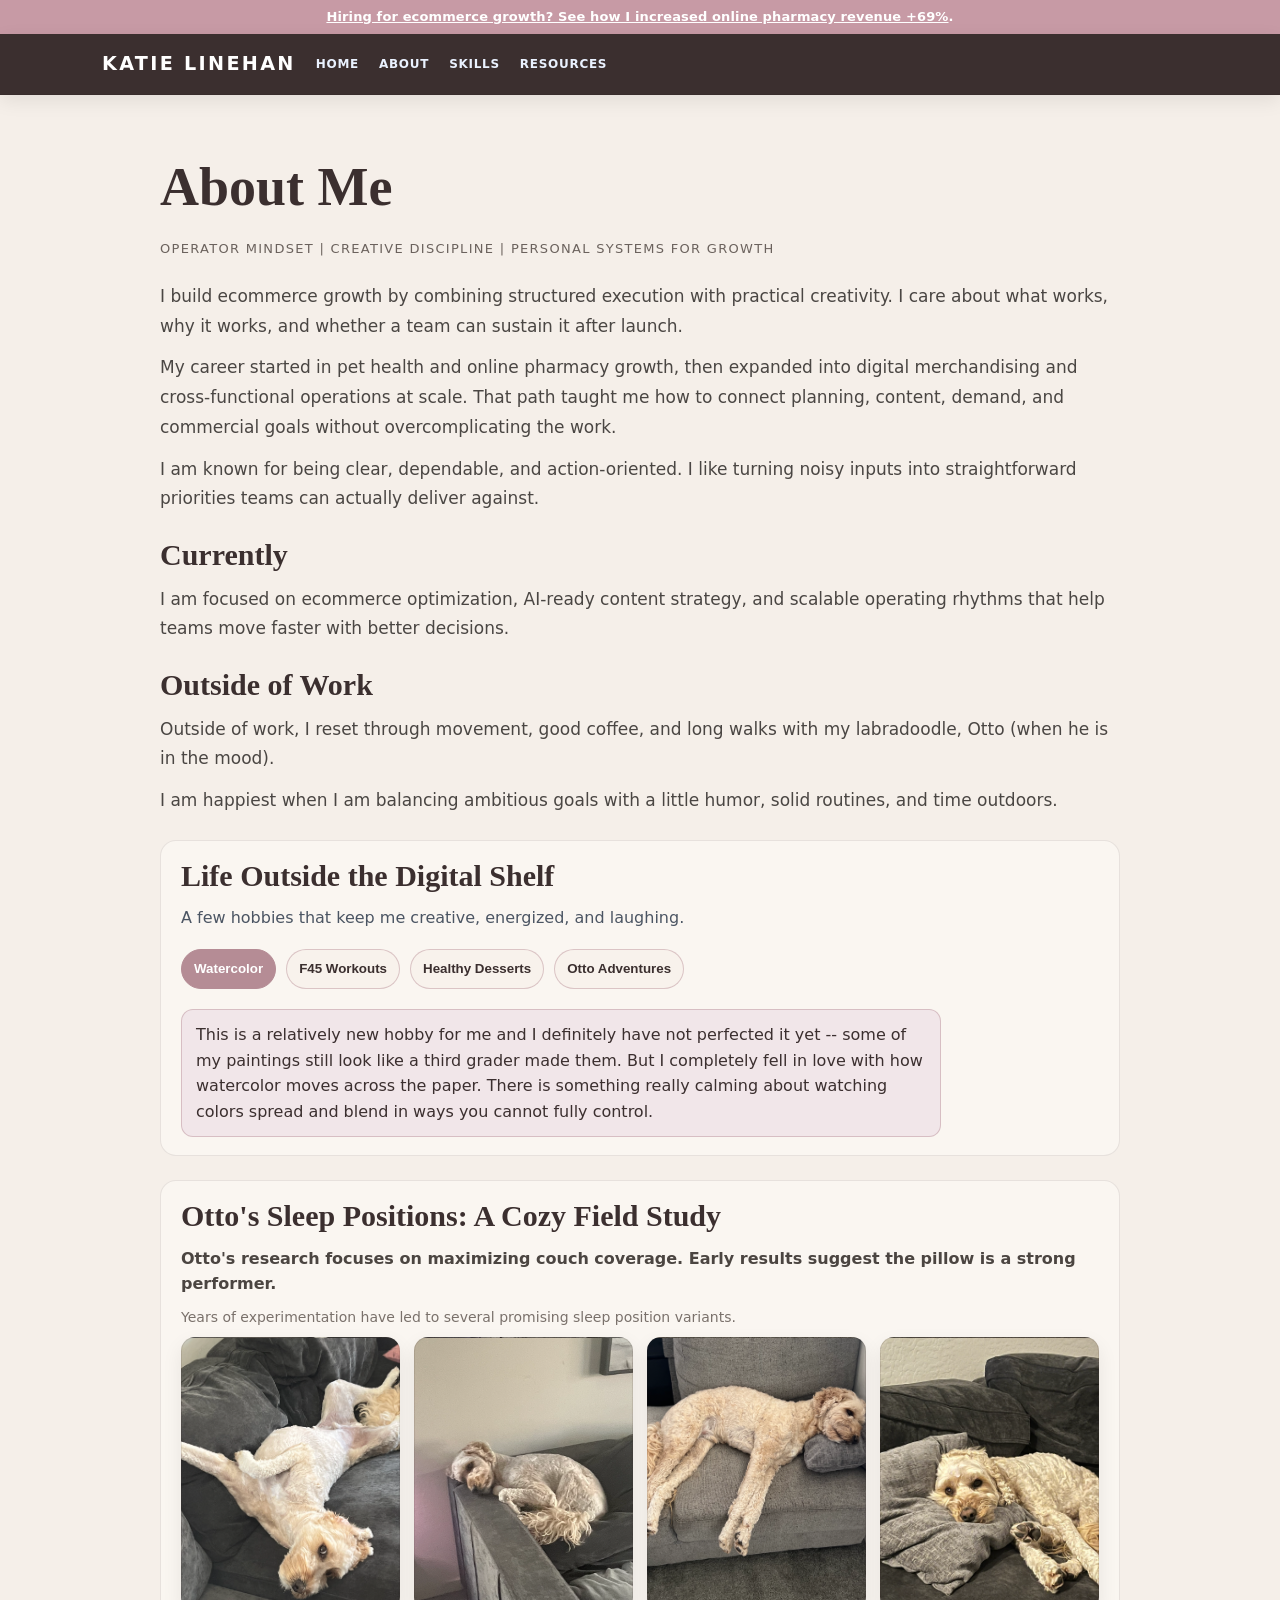
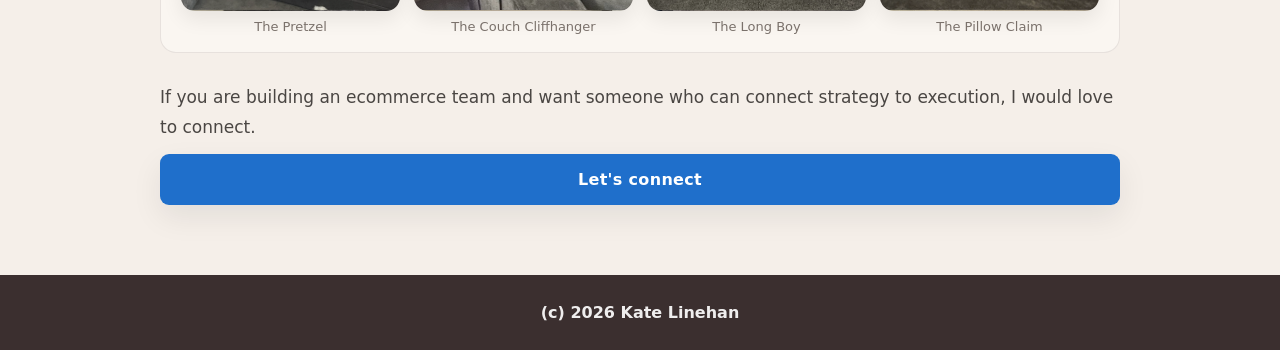
==== commit b0b6e512: "Replace blog nav with resources page and remove FAQ section" ====
--- a/about.html
+++ b/about.html
@@ -25,8 +25,7 @@
           <a href="./index.html">HOME</a>
           <a href="./about.html">ABOUT</a>
           <a href="./skills.html">SKILLS</a>
-          <a href="./my-blog.html">MY BLOG</a>
-          <a href="./blog.html">RESOURCES</a>
+          <a href="./resources.html">RESOURCES</a>
         </nav>
 
         <button
@@ -47,8 +46,7 @@
         <a href="./index.html">Home</a>
         <a href="./about.html">About</a>
         <a href="./skills.html">Skills</a>
-        <a href="./my-blog.html">My Blog</a>
-        <a href="./blog.html">Resources</a>
+        <a href="./resources.html">Resources</a>
       </nav>
     </header>
 
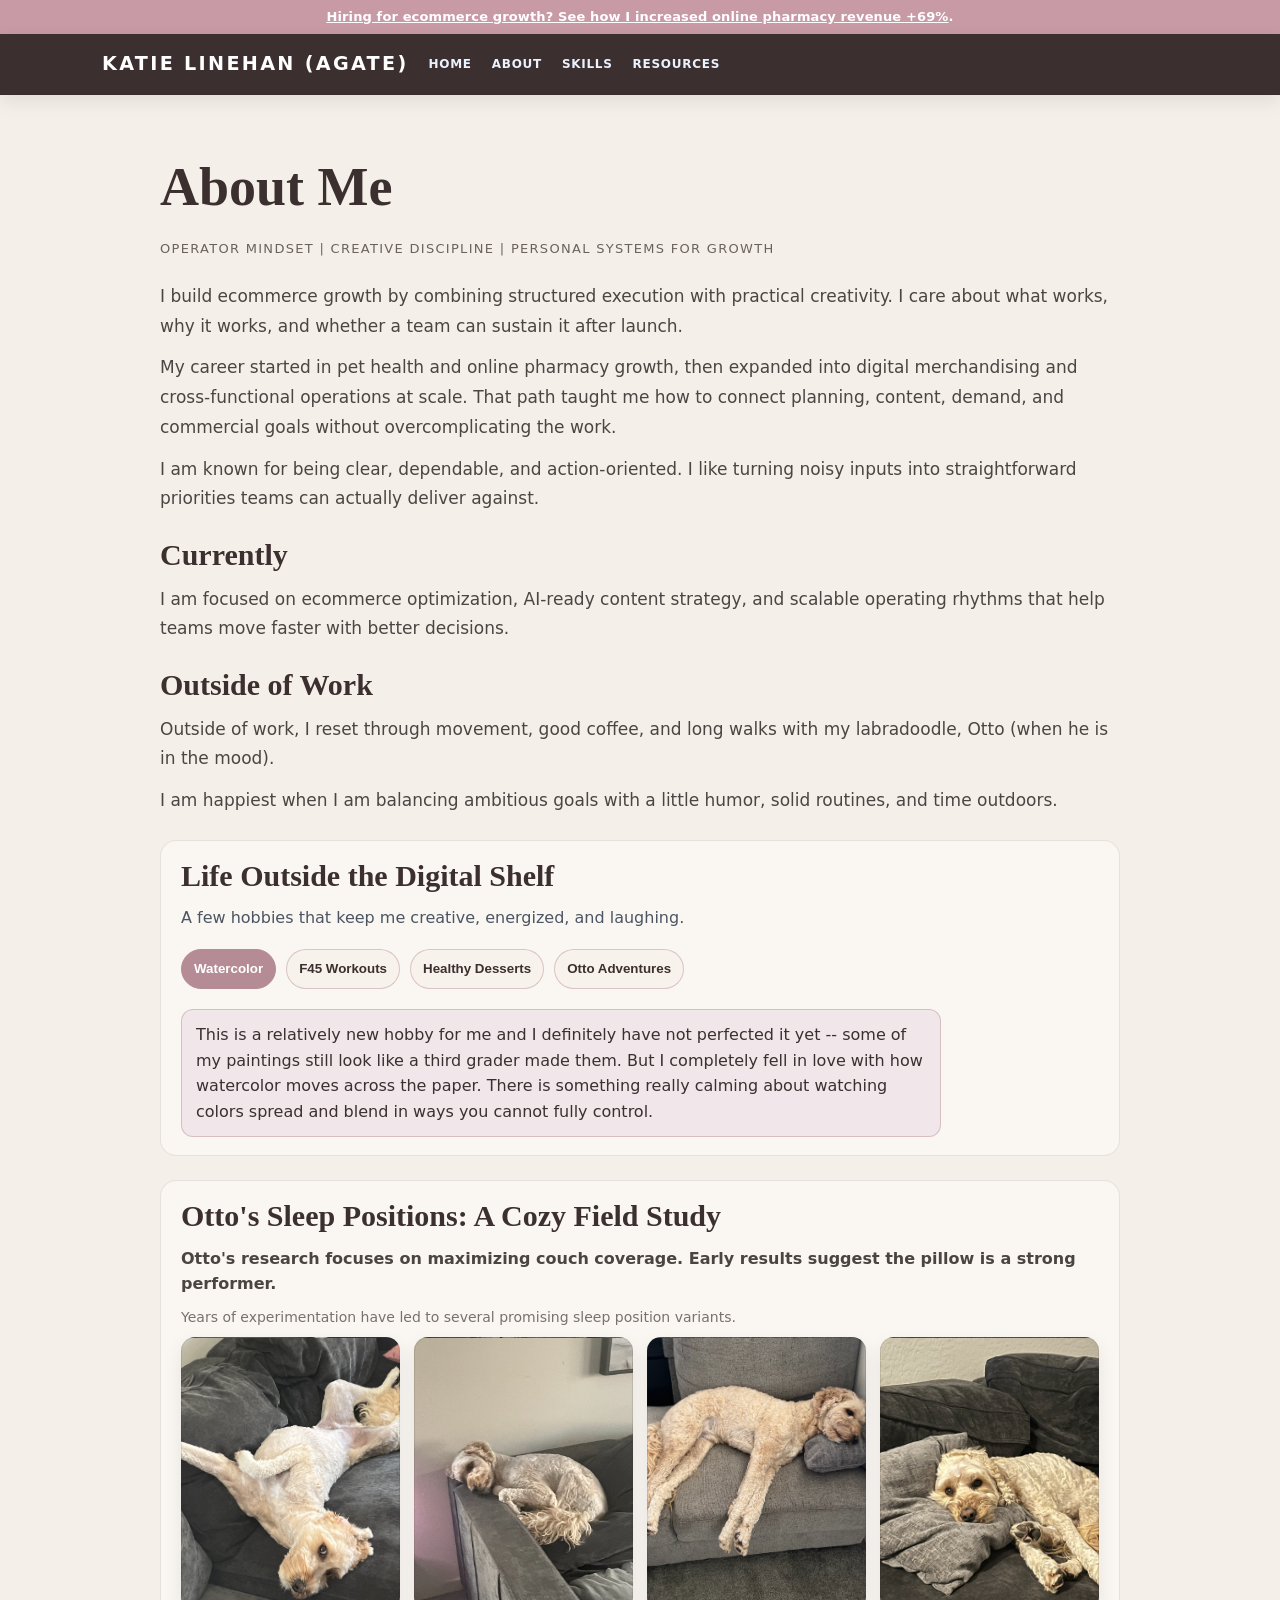
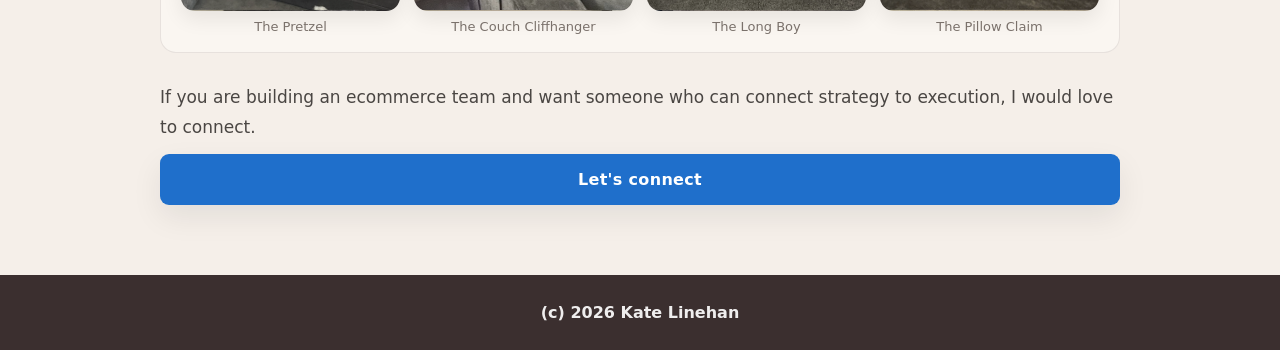
==== commit 3544267c: "Update header name to Linehan (Agate) across pages" ====
--- a/about.html
+++ b/about.html
@@ -19,7 +19,7 @@
 
     <header class="nav">
       <div class="container nav__inner">
-        <div class="brand">KATIE LINEHAN</div>
+        <div class="brand">KATIE LINEHAN (AGATE)</div>
 
         <nav class="nav__links" aria-label="Primary">
           <a href="./index.html">HOME</a>
